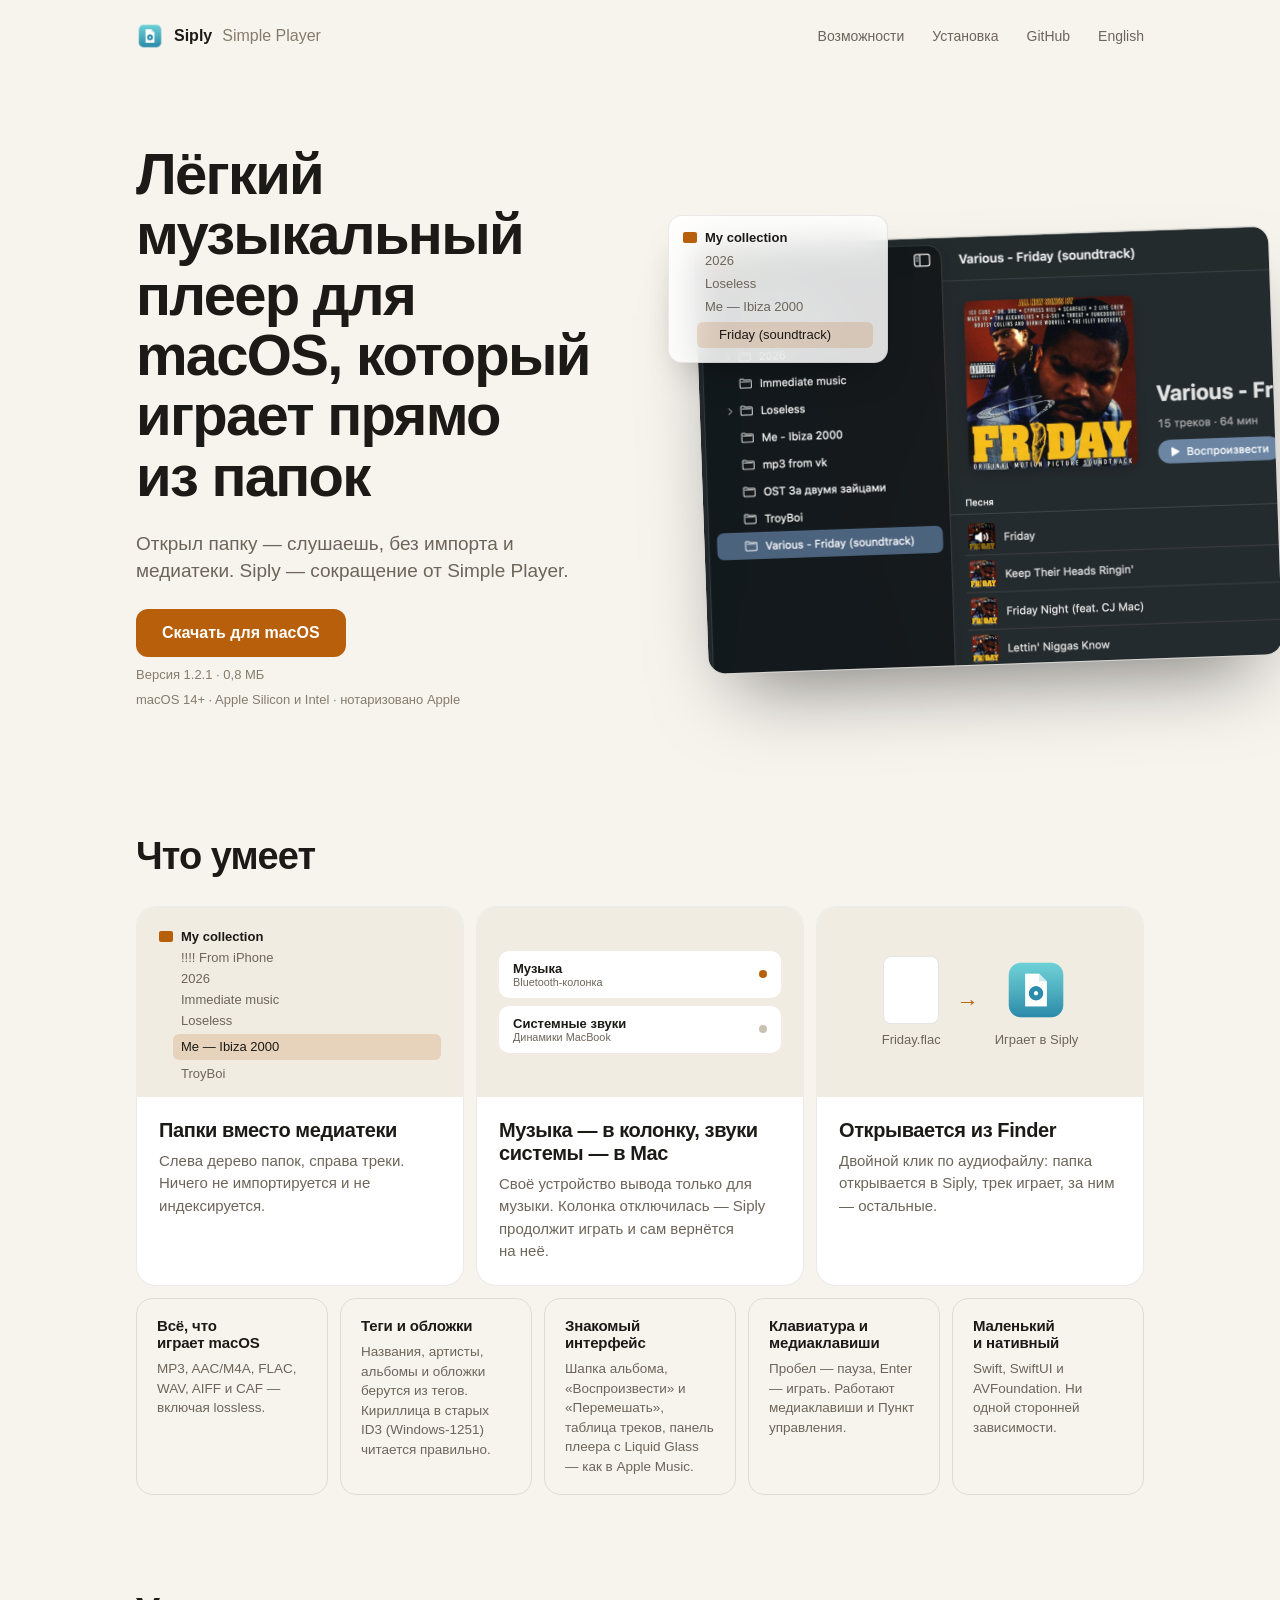
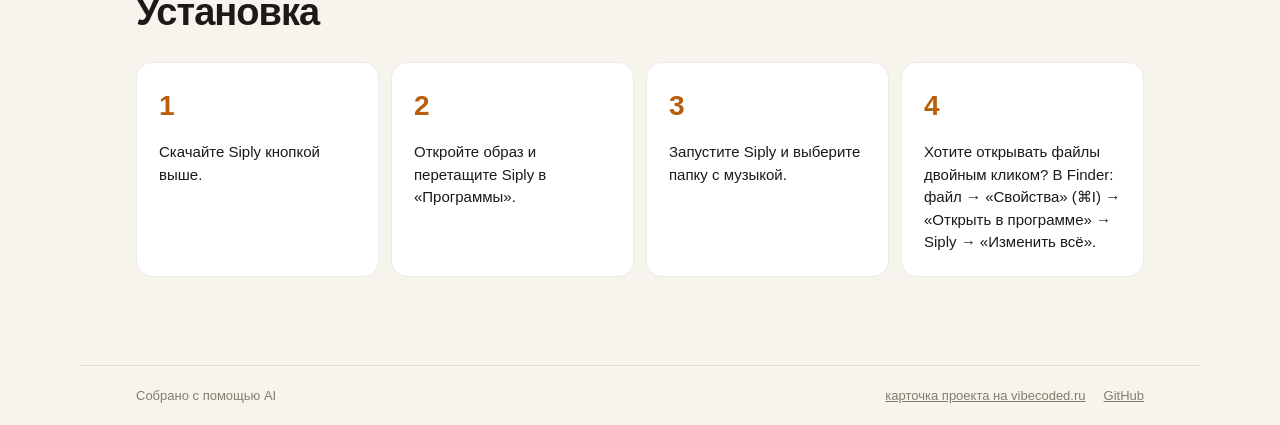
==== site/index.html @ b3800645 "chore: ссылки на сайт — siply.top" ====
<!doctype html>
<html lang="ru">
<head>
<meta charset="utf-8">
<meta name="viewport" content="width=device-width, initial-scale=1">
<title>Siply — музыкальный плеер для папок на macOS</title>
<meta name="description" content="Лёгкий нативный плеер для macOS: открыл папку — слушаешь. Без импорта и медиатеки.">
<meta property="og:title" content="Siply">
<meta property="og:description" content="Лёгкий нативный плеер для macOS: открыл папку — слушаешь. Без импорта и медиатеки.">
<meta property="og:image" content="https://siply.top/assets/screenshot.png">
<link rel="icon" href="assets/icon.png">
<link rel="alternate" hreflang="ru" href="https://siply.top/">
<link rel="alternate" hreflang="en" href="https://siply.top/en/">
<link rel="stylesheet" href="assets/style.css">
<script defer src="https://stats.pisarev.me/script.js" data-website-id="2cc290f0-0ac6-487a-86b3-a697a581ee98"></script>
</head>
<body>
<div class="page">
<div class="in">
  <header>
    <a class="brand" href="./"><img src="assets/icon.png" alt=""><span>Siply</span><span class="tag">Simple Player</span></a>
    <nav><a href="#features">Возможности</a><a href="#install">Установка</a><a href="https://github.com/art-ps/siply">GitHub</a><a href="en/" hreflang="en" lang="en">English</a></nav>
  </header>
  <main>
  <section class="hero">
    <div class="hero-text">
      <h1>Лёгкий музыкальный плеер для macOS, который играет прямо из папок</h1>
      <p class="sub">Открыл папку — слушаешь, без импорта и медиатеки. Siply — сокращение от Simple Player.</p>
      <div class="dl">
        <a class="btn" id="download" data-umami-event="download" href="https://github.com/art-ps/siply/releases/download/v1.2.1/Siply-1.2.1.dmg">Скачать для macOS</a>
        <span class="note" id="release">Версия 1.2.1 · 0,8 МБ</span>
        <span class="note">macOS 14+ · Apple Silicon и Intel · нотаризовано Apple</span>
      </div>
    </div>
    <div class="hero-art">
      <div class="shot"><img src="assets/screenshot.png" width="2000" height="1423" alt="Окно Siply: дерево папок слева, треки с обложками справа, плавающая панель плеера внизу"></div>
      <div class="tree" aria-hidden="true">
        <span class="root"><span class="folder"></span>My collection</span>
        <span class="sub-item">2026</span><span class="sub-item">Loseless</span><span class="sub-item">Me — Ibiza 2000</span><span class="sel">Friday (soundtrack)</span>
      </div>
    </div>
  </section>
  <section id="features">
    <h2>Что умеет</h2>
    <div class="big">
      <div class="card">
        <div class="art art-tree" aria-hidden="true">
          <span class="root"><span class="folder"></span>My collection</span>
          <span class="sub-item">!!!! From iPhone</span><span class="sub-item">2026</span><span class="sub-item">Immediate music</span><span class="sub-item">Loseless</span><span class="sel">Me — Ibiza 2000</span><span class="sub-item">TroyBoi</span>
        </div>
        <div class="body"><h3>Папки вместо медиатеки</h3><p>Слева дерево папок, справа треки. Ничего не импортируется и не индексируется.</p></div>
      </div>
      <div class="card">
        <div class="art art-out" aria-hidden="true">
          <div class="out"><span><b>Музыка</b><small>Bluetooth-колонка</small></span><span class="dot"></span></div>
          <div class="out"><span><b>Системные звуки</b><small>Динамики MacBook</small></span><span class="dot off"></span></div>
        </div>
        <div class="body"><h3>Музыка — в колонку, звуки системы — в Mac</h3><p>Своё устройство вывода только для музыки. Колонка отключилась — Siply продолжит играть и сам вернётся на неё.</p></div>
      </div>
      <div class="card">
        <div class="art art-open" aria-hidden="true">
          <figure><span class="file"></span><figcaption>Friday.flac</figcaption></figure>
          <span class="arrow">→</span>
          <figure><img src="assets/icon.png" alt=""><figcaption>Играет в Siply</figcaption></figure>
        </div>
        <div class="body"><h3>Открывается из Finder</h3><p>Двойной клик по аудиофайлу: папка открывается в Siply, трек играет, за ним — остальные.</p></div>
      </div>
    </div>
    <div class="small">
      <div class="mini"><h3>Всё, что играет macOS</h3><p>MP3, AAC/M4A, FLAC, WAV, AIFF и CAF — включая lossless.</p></div>
      <div class="mini"><h3>Теги и обложки</h3><p>Названия, артисты, альбомы и обложки берутся из тегов. Кириллица в старых ID3 (Windows-1251) читается правильно.</p></div>
      <div class="mini"><h3>Знакомый интерфейс</h3><p>Шапка альбома, «Воспроизвести» и «Перемешать», таблица треков, панель плеера с Liquid Glass — как в Apple Music.</p></div>
      <div class="mini"><h3>Клавиатура и медиаклавиши</h3><p>Пробел — пауза, Enter — играть. Работают медиаклавиши и Пункт управления.</p></div>
      <div class="mini"><h3>Маленький и нативный</h3><p>Swift, SwiftUI и AVFoundation. Ни одной сторонней зависимости.</p></div>
    </div>
  </section>
  <section id="install">
    <h2>Установка</h2>
    <ol class="steps">
      <li><span class="n">1</span><span>Скачайте Siply кнопкой выше.</span></li>
      <li><span class="n">2</span><span>Откройте образ и перетащите Siply в «Программы».</span></li>
      <li><span class="n">3</span><span>Запустите Siply и выберите папку с музыкой.</span></li>
      <li><span class="n">4</span><span>Хотите открывать файлы двойным кликом? В Finder: файл → «Свойства» (⌘I) → «Открыть в программе» → Siply → «Изменить всё».</span></li>
    </ol>
  </section>
  </main>
  <footer><span>Собрано с помощью AI</span><span class="links"><a href="https://vibecoded.ru/products/siply">карточка проекта на vibecoded.ru</a><a href="https://github.com/art-ps/siply">GitHub</a></span></footer>
</div>
</div>
</body>
</html>
---- site/assets/style.css ----
:root {
  color-scheme: light dark;
  --bg: light-dark(#f7f4ee, #141210);
  --ink: light-dark(#1c1a16, #f3efe7);
  --soft: light-dark(#6d655a, #b3aa98);
  --faint: light-dark(#857c6c, #9b927f);
  --accent: oklch(0.58 0.14 55);
  --accent-bg: oklch(0.58 0.14 55 / .18);
  --card: light-dark(#fff, #1e1b17);
  --card-line: light-dark(rgba(0,0,0,.08), rgba(255,255,255,.08));
  --line: light-dark(rgba(0,0,0,.1), rgba(255,255,255,.1));
  --art: light-dark(#f1ece2, #272219);
  --off: light-dark(#c9c1b1, #5a5244);
}
* { box-sizing: border-box; }
body {
  margin: 0; background: var(--bg); color: var(--ink);
  font-family: -apple-system, BlinkMacSystemFont, "SF Pro Text", "Helvetica Neue", Helvetica, sans-serif;
}
a { color: inherit; }
a:hover { opacity: .8; }
a:focus-visible { outline: 3px solid var(--accent); outline-offset: 3px; border-radius: 4px; }
.page { min-height: 100vh; overflow: hidden; }
.in { max-width: 1120px; margin: 0 auto; }
h1, h2, h3, p, ol { margin: 0; }

header { display: flex; justify-content: space-between; align-items: center; flex-wrap: wrap; gap: 12px; padding: 22px 56px; }
.brand { display: flex; align-items: center; gap: 10px; font-weight: 600; font-size: 16px; text-decoration: none; }
.brand img { width: 28px; height: 28px; border-radius: 7px; }
.brand .tag { font-weight: 400; color: var(--faint); }
header nav { display: flex; gap: 28px; font-size: 14px; color: light-dark(#6d655a, #a69d8c); }
header nav a { text-decoration: none; }

.hero { padding: 72px 56px 48px; display: grid; grid-template-columns: repeat(auto-fit, minmax(380px, 1fr)); gap: 56px; align-items: center; }
.hero-text { display: flex; flex-direction: column; gap: 24px; }
h1 { font-size: clamp(40px, 5vw, 58px); line-height: 1.04; letter-spacing: -.03em; font-weight: 700; text-wrap: balance; }
.sub { font-size: 19px; line-height: 1.45; color: var(--soft); text-wrap: pretty; }
.dl { display: flex; flex-direction: column; gap: 10px; align-items: flex-start; }
.btn { padding: 15px 26px; border-radius: 12px; background: var(--accent); color: #fff; text-decoration: none; font-size: 16px; font-weight: 600; }
.dl .note { font-size: 13px; color: var(--faint); }

.hero-art { position: relative; height: 420px; }
.shot {
  position: absolute; inset: 30px -140px -40px 40px; border-radius: 18px; overflow: hidden;
  border: 1px solid light-dark(rgba(0,0,0,.12), rgba(255,255,255,.14));
  box-shadow: 0 40px 80px -30px rgba(0,0,0,.5);
  transform: rotate(-2deg); transform-origin: left bottom;
}
.shot img { display: block; width: 1000px; max-width: none; height: auto; }
.tree {
  position: absolute; left: 0; top: 0; width: 220px; padding: 14px; border-radius: 14px;
  background: light-dark(rgba(255,255,255,.85), rgba(40,36,30,.85));
  -webkit-backdrop-filter: blur(16px); backdrop-filter: blur(16px);
  border: 1px solid light-dark(rgba(0,0,0,.08), rgba(255,255,255,.1));
  box-shadow: 0 20px 40px -20px rgba(0,0,0,.4);
  font-size: 13px; display: flex; flex-direction: column; gap: 8px;
}
.root { font-weight: 600; display: flex; gap: 8px; align-items: center; }
.folder { width: 14px; height: 11px; border-radius: 2px; background: var(--accent); }
.sub-item { padding-left: 22px; color: var(--soft); }
.tree .sel { padding-left: 22px; padding-right: 8px; margin-left: 14px; border-radius: 6px; background: var(--accent-bg); line-height: 26px; }

#features { padding: 80px 56px 24px; }
#install { padding: 72px 56px 88px; }
h2 { margin-bottom: 28px; font-size: 38px; letter-spacing: -.025em; font-weight: 700; }
.big, .small { display: grid; gap: 12px; }
.big { grid-template-columns: repeat(auto-fit, minmax(280px, 1fr)); margin-bottom: 12px; }
.small { grid-template-columns: repeat(auto-fit, minmax(180px, 1fr)); }
.card { border-radius: 20px; background: var(--card); border: 1px solid var(--card-line); overflow: hidden; display: flex; flex-direction: column; }
.art { height: 190px; padding: 22px; background: var(--art); display: flex; flex-direction: column; gap: 8px; font-size: 13px; }
.art-tree { padding-bottom: 0; gap: 6px; overflow: hidden; }
.art-tree .sel { padding-left: 8px; margin-left: 14px; border-radius: 6px; background: var(--accent-bg); line-height: 26px; }
.art-out { justify-content: center; }
.out { display: flex; justify-content: space-between; align-items: center; padding: 10px 14px; border-radius: 10px; background: var(--card); }
.out > span:first-child { display: flex; flex-direction: column; }
.out b { font-weight: 600; }
.out small { color: var(--soft); }
.dot { width: 8px; height: 8px; border-radius: 50%; background: var(--accent); }
.dot.off { background: var(--off); }
.art-open { flex-direction: row; align-items: center; justify-content: center; gap: 16px; }
.art-open figure { margin: 0; display: flex; flex-direction: column; align-items: center; gap: 8px; color: var(--soft); }
.file { width: 56px; height: 68px; border-radius: 8px; background: var(--card); border: 1px solid var(--line); display: block; }
.art-open img { width: 68px; height: 68px; border-radius: 16px; }
.arrow { font-size: 22px; color: var(--accent); }
.body { padding: 22px; display: flex; flex-direction: column; gap: 8px; }
.body h3 { font-size: 20px; font-weight: 600; letter-spacing: -.02em; }
.body p { font-size: 15px; line-height: 1.5; color: var(--soft); text-wrap: pretty; }
.mini { padding: 18px 20px; border-radius: 16px; border: 1px solid var(--line); display: flex; flex-direction: column; gap: 8px; }
.mini h3 { font-size: 15px; font-weight: 600; letter-spacing: -.01em; text-wrap: balance; }
.mini p { font-size: 13.5px; line-height: 1.45; color: var(--soft); text-wrap: pretty; }

.steps { padding: 0; list-style: none; display: grid; grid-template-columns: repeat(auto-fit, minmax(220px, 1fr)); gap: 12px; }
.steps li { padding: 22px; border-radius: 16px; background: var(--card); border: 1px solid var(--card-line); display: flex; flex-direction: column; gap: 14px; font-size: 15px; line-height: 1.5; }
.steps .n { font-size: 28px; font-weight: 700; letter-spacing: -.03em; color: var(--accent); }

footer { padding: 22px 56px; border-top: 1px solid var(--line); display: flex; justify-content: space-between; flex-wrap: wrap; gap: 12px; font-size: 13px; color: var(--faint); }
footer .links { display: flex; gap: 18px; }

@media (max-width: 720px) {
  header, .hero, #features, #install, footer { padding-left: 20px; padding-right: 20px; }
  header nav { gap: 18px; flex-wrap: wrap; }
  .hero { grid-template-columns: 1fr; gap: 32px; padding-top: 40px; padding-bottom: 32px; }
  .hero-art { height: auto; }
  .shot { position: relative; inset: auto; transform: none; }
  .shot img { width: 100%; }
  .tree { display: none; }
  #features { padding-top: 56px; }
  #install { padding-top: 56px; padding-bottom: 64px; }
  h2 { font-size: 32px; }
  .big, .small, .steps { grid-template-columns: 1fr; }
}
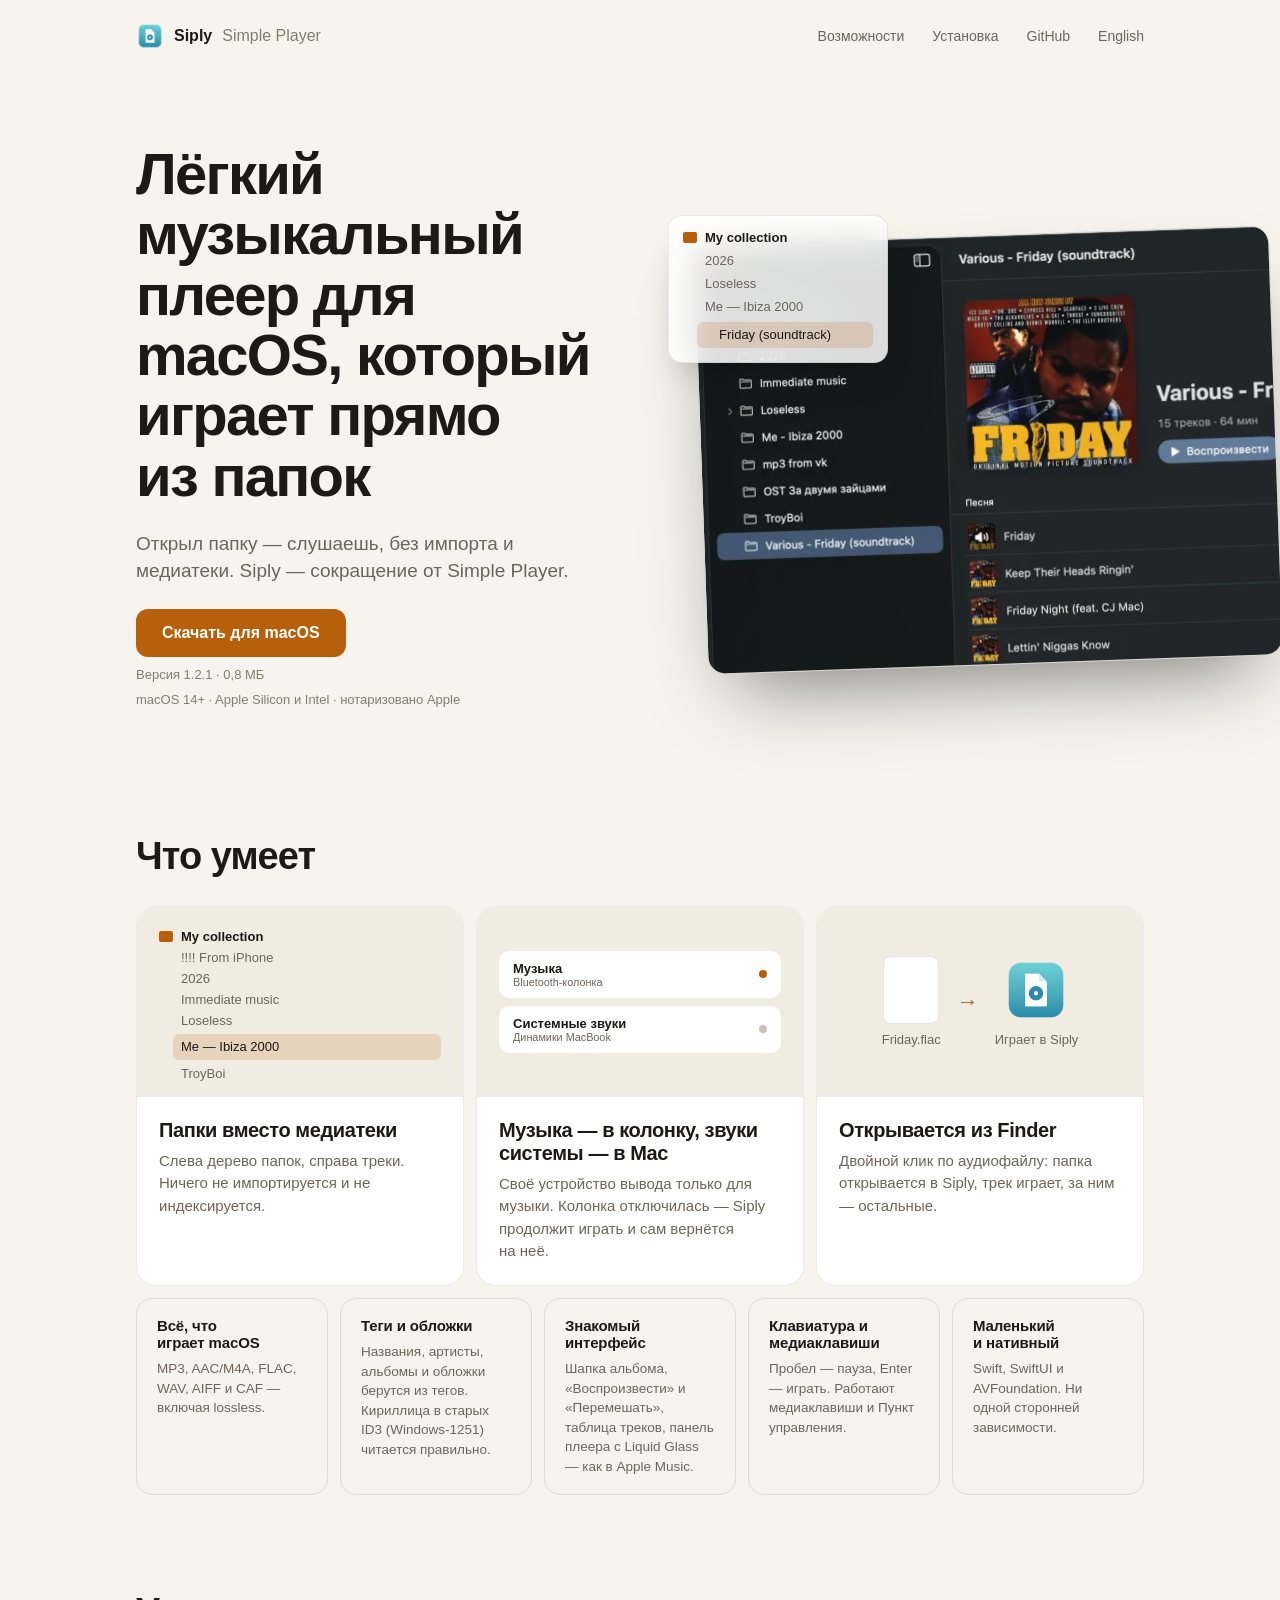
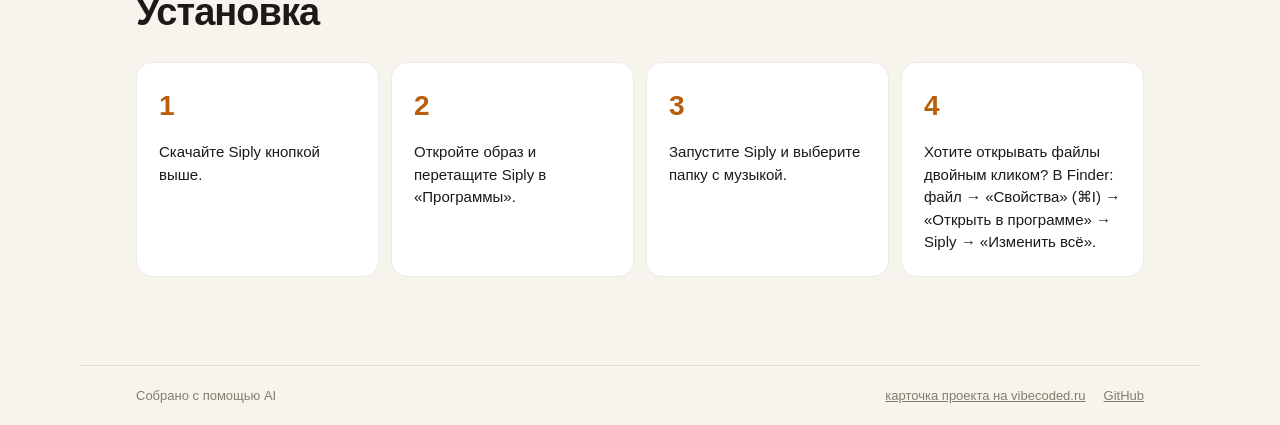
==== commit dac0f80b: "feat(site): лёгкий скриншот, иконки, своя 404" ====
--- a/site/index.html
+++ b/site/index.html
@@ -7,7 +7,7 @@
 <meta name="description" content="Лёгкий нативный плеер для macOS: открыл папку — слушаешь. Без импорта и медиатеки.">
 <meta property="og:title" content="Siply">
 <meta property="og:description" content="Лёгкий нативный плеер для macOS: открыл папку — слушаешь. Без импорта и медиатеки.">
-<meta property="og:image" content="https://siply.top/assets/screenshot.png">
+<meta property="og:image" content="https://siply.top/assets/screenshot.jpg">
 <link rel="icon" href="assets/icon.png">
 <link rel="alternate" hreflang="ru" href="https://siply.top/">
 <link rel="alternate" hreflang="en" href="https://siply.top/en/">
@@ -33,7 +33,7 @@
       </div>
     </div>
     <div class="hero-art">
-      <div class="shot"><img src="assets/screenshot.png" width="2000" height="1423" alt="Окно Siply: дерево папок слева, треки с обложками справа, плавающая панель плеера внизу"></div>
+      <div class="shot"><picture><source type="image/webp" srcset="assets/screenshot-1000.webp 1000w, assets/screenshot.webp 2000w" sizes="1000px"><img fetchpriority="high" src="assets/screenshot.jpg" width="2000" height="1423" alt="Окно Siply: дерево папок слева, треки с обложками справа, плавающая панель плеера внизу"></picture></div>
       <div class="tree" aria-hidden="true">
         <span class="root"><span class="folder"></span>My collection</span>
         <span class="sub-item">2026</span><span class="sub-item">Loseless</span><span class="sub-item">Me — Ibiza 2000</span><span class="sel">Friday (soundtrack)</span>
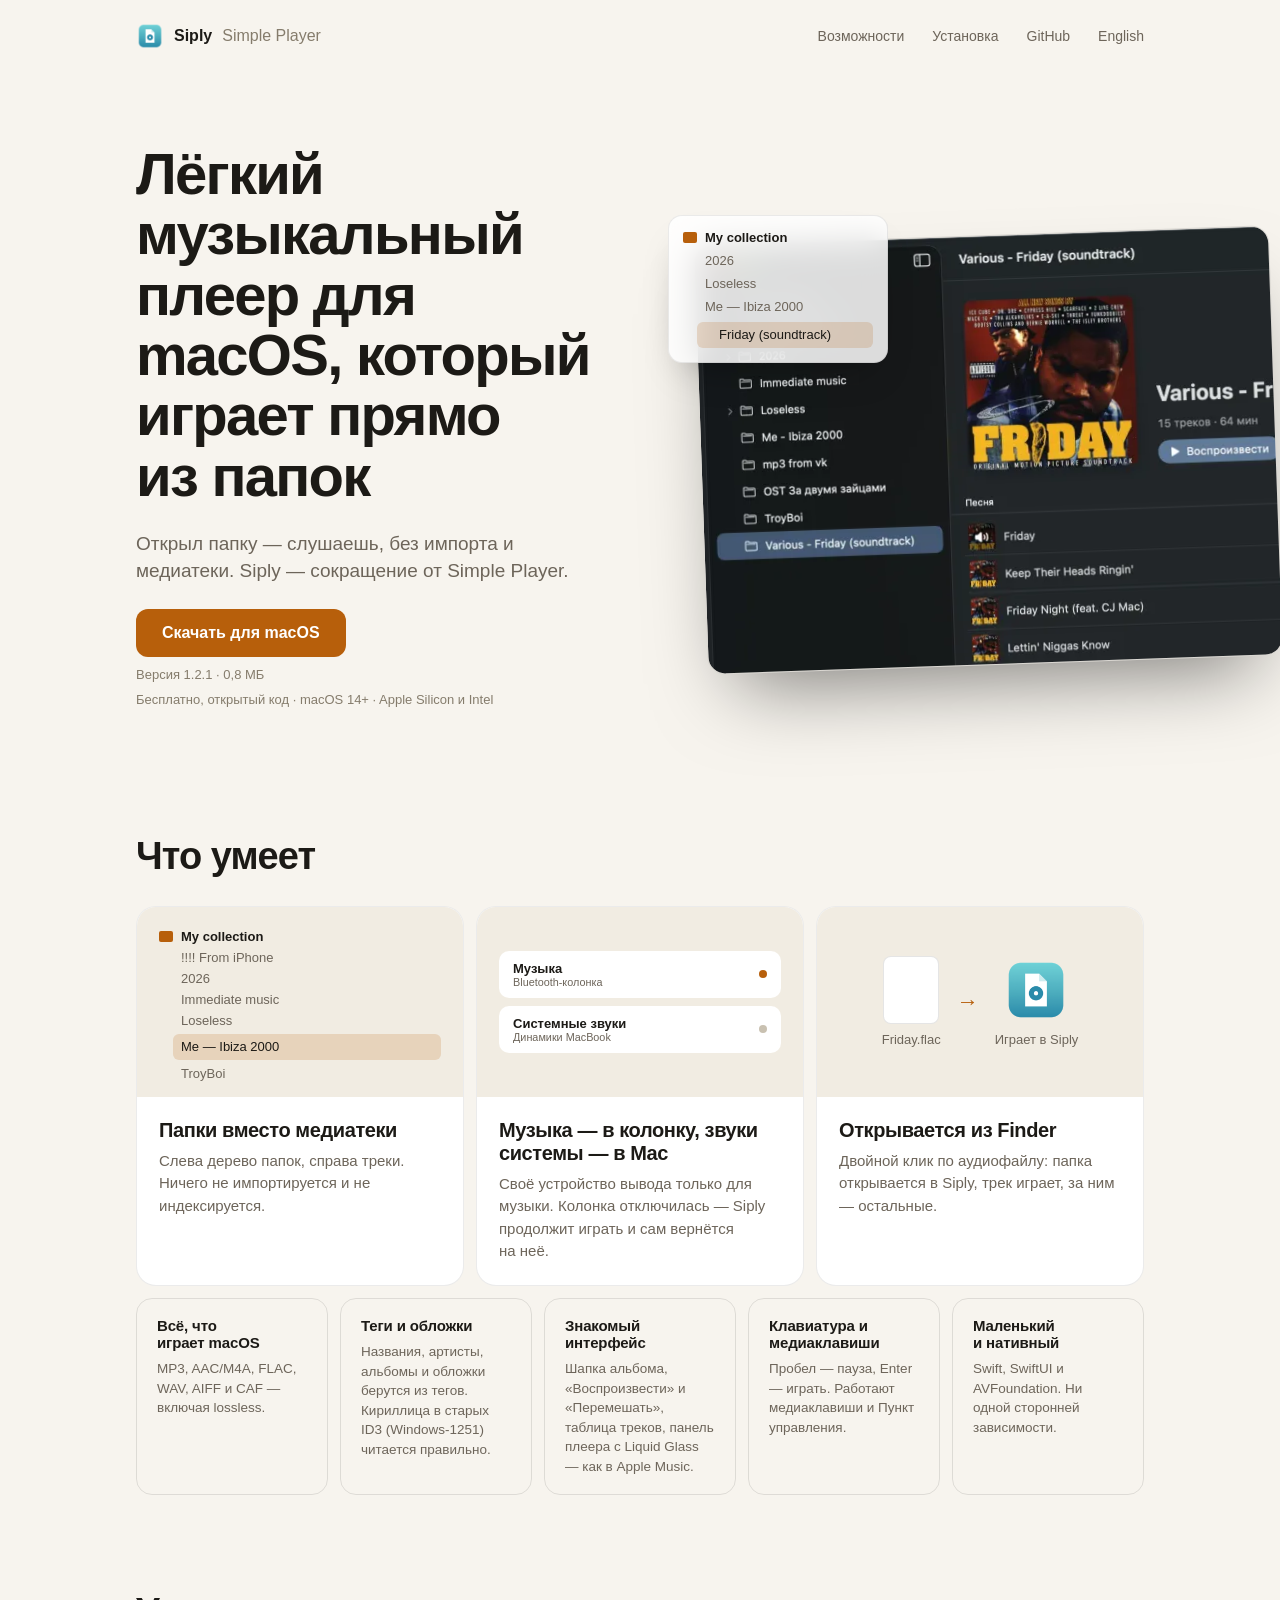
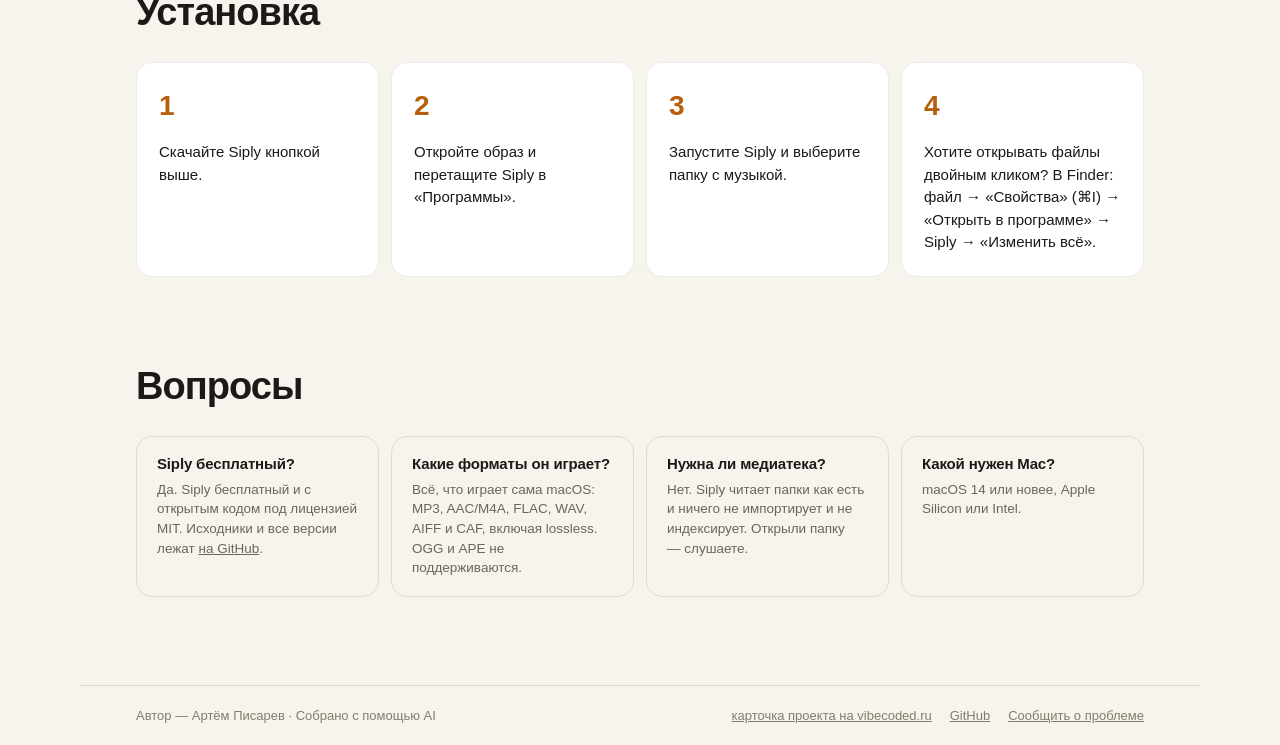
==== commit b768845f: "feat(site): блок «Вопросы», автор, открытый код; LICENSE MIT" ====
--- a/site/index.html
+++ b/site/index.html
@@ -3,14 +3,102 @@
 <head>
 <meta charset="utf-8">
 <meta name="viewport" content="width=device-width, initial-scale=1">
-<title>Siply — музыкальный плеер для папок на macOS</title>
-<meta name="description" content="Лёгкий нативный плеер для macOS: открыл папку — слушаешь. Без импорта и медиатеки.">
-<meta property="og:title" content="Siply">
-<meta property="og:description" content="Лёгкий нативный плеер для macOS: открыл папку — слушаешь. Без импорта и медиатеки.">
+<title>Siply — бесплатный музыкальный плеер для Mac: FLAC и музыка из папок</title>
+<meta name="description" content="Бесплатный лёгкий плеер для macOS: открыл папку — слушаешь. FLAC, MP3, AAC, WAV без импорта и медиатеки. Нативный, с открытым кодом, macOS 14+.">
+<link rel="canonical" href="https://siply.top/">
+<meta property="og:title" content="Siply — бесплатный музыкальный плеер для Mac: FLAC и музыка из папок">
+<meta property="og:description" content="Бесплатный лёгкий плеер для macOS: открыл папку — слушаешь. FLAC, MP3, AAC, WAV без импорта и медиатеки. Нативный, с открытым кодом, macOS 14+.">
+<meta property="og:url" content="https://siply.top/">
+<meta property="og:type" content="website">
+<meta property="og:site_name" content="Siply">
+<meta property="og:locale" content="ru_RU">
+<meta property="og:locale:alternate" content="en_US">
 <meta property="og:image" content="https://siply.top/assets/screenshot.jpg">
-<link rel="icon" href="assets/icon.png">
+<meta property="og:image:width" content="2000">
+<meta property="og:image:height" content="1423">
+<meta property="og:image:alt" content="Окно Siply: дерево папок слева, треки с обложками справа, плавающая панель плеера внизу">
+<meta name="twitter:card" content="summary_large_image">
+<link rel="icon" href="/favicon.ico" sizes="32x32">
+<link rel="icon" href="/assets/icon.png" type="image/png">
+<link rel="apple-touch-icon" href="/assets/apple-touch-icon.png">
 <link rel="alternate" hreflang="ru" href="https://siply.top/">
 <link rel="alternate" hreflang="en" href="https://siply.top/en/">
+<link rel="alternate" hreflang="x-default" href="https://siply.top/">
+<script type="application/ld+json">
+{
+  "@context": "https://schema.org",
+  "@graph": [
+    {
+      "@type": "WebSite",
+      "@id": "https://siply.top/#website",
+      "url": "https://siply.top/",
+      "name": "Siply",
+      "inLanguage": [
+        "ru",
+        "en"
+      ],
+      "publisher": {
+        "@id": "https://siply.top/#author"
+      }
+    },
+    {
+      "@type": "WebPage",
+      "@id": "https://siply.top/#webpage",
+      "url": "https://siply.top/",
+      "name": "Siply — бесплатный музыкальный плеер для Mac: FLAC и музыка из папок",
+      "description": "Бесплатный лёгкий плеер для macOS: открыл папку — слушаешь. FLAC, MP3, AAC, WAV без импорта и медиатеки. Нативный, с открытым кодом, macOS 14+.",
+      "inLanguage": "ru",
+      "isPartOf": {
+        "@id": "https://siply.top/#website"
+      },
+      "about": {
+        "@id": "https://siply.top/#software"
+      }
+    },
+    {
+      "@type": "SoftwareApplication",
+      "@id": "https://siply.top/#software",
+      "name": "Siply",
+      "description": "Бесплатный лёгкий плеер для macOS: открыл папку — слушаешь. FLAC, MP3, AAC, WAV без импорта и медиатеки. Нативный, с открытым кодом, macOS 14+.",
+      "applicationCategory": "MultimediaApplication",
+      "operatingSystem": "macOS 14 or later",
+      "isAccessibleForFree": true,
+      "license": "https://opensource.org/licenses/MIT",
+      "url": "https://siply.top/",
+      "image": "https://siply.top/assets/screenshot.jpg",
+      "offers": {
+        "@type": "Offer",
+        "price": "0",
+        "priceCurrency": "USD",
+        "url": "https://siply.top/"
+      },
+      "featureList": [
+        "Папки вместо медиатеки",
+        "Музыка — в колонку, звуки системы — в Mac",
+        "Открывается из Finder",
+        "Всё, что играет macOS",
+        "Теги и обложки",
+        "Знакомый интерфейс",
+        "Клавиатура и медиаклавиши",
+        "Маленький и нативный"
+      ],
+      "author": {
+        "@id": "https://siply.top/#author"
+      },
+      "sameAs": [
+        "https://github.com/art-ps/siply",
+        "https://vibecoded.ru/products/siply"
+      ]
+    },
+    {
+      "@type": "Person",
+      "@id": "https://siply.top/#author",
+      "name": "Artem Pisarev",
+      "url": "https://github.com/art-ps"
+    }
+  ]
+}
+</script>
 <link rel="stylesheet" href="assets/style.css">
 <script defer src="https://stats.pisarev.me/script.js" data-website-id="2cc290f0-0ac6-487a-86b3-a697a581ee98"></script>
 </head>
@@ -29,11 +117,11 @@
       <div class="dl">
         <a class="btn" id="download" data-umami-event="download" href="https://github.com/art-ps/siply/releases/download/v1.2.1/Siply-1.2.1.dmg">Скачать для macOS</a>
         <span class="note" id="release">Версия 1.2.1 · 0,8 МБ</span>
-        <span class="note">macOS 14+ · Apple Silicon и Intel · нотаризовано Apple</span>
+        <span class="note">Бесплатно, открытый код · macOS 14+ · Apple Silicon и Intel</span>
       </div>
     </div>
     <div class="hero-art">
-      <div class="shot"><picture><source type="image/webp" srcset="assets/screenshot-1000.webp 1000w, assets/screenshot.webp 2000w" sizes="1000px"><img fetchpriority="high" src="assets/screenshot.jpg" width="2000" height="1423" alt="Окно Siply: дерево папок слева, треки с обложками справа, плавающая панель плеера внизу"></picture></div>
+      <div class="shot"><picture><source type="image/webp" srcset="assets/screenshot-1000.webp 1000w, assets/screenshot.webp 2000w" sizes="(max-width: 720px) 100vw, 1000px"><img fetchpriority="high" src="assets/screenshot.jpg" width="2000" height="1423" alt="Окно Siply: дерево папок слева, треки с обложками справа, плавающая панель плеера внизу"></picture></div>
       <div class="tree" aria-hidden="true">
         <span class="root"><span class="folder"></span>My collection</span>
         <span class="sub-item">2026</span><span class="sub-item">Loseless</span><span class="sub-item">Me — Ibiza 2000</span><span class="sel">Friday (soundtrack)</span>
@@ -83,8 +171,17 @@
       <li><span class="n">4</span><span>Хотите открывать файлы двойным кликом? В Finder: файл → «Свойства» (⌘I) → «Открыть в программе» → Siply → «Изменить всё».</span></li>
     </ol>
   </section>
+  <section id="faq">
+    <h2>Вопросы</h2>
+    <div class="small">
+      <div class="mini"><h3>Siply бесплатный?</h3><p>Да. Siply бесплатный и с открытым кодом под лицензией MIT. Исходники и все версии лежат <a href="https://github.com/art-ps/siply">на GitHub</a>.</p></div>
+      <div class="mini"><h3>Какие форматы он играет?</h3><p>Всё, что играет сама macOS: MP3, AAC/M4A, FLAC, WAV, AIFF и CAF, включая lossless. OGG и APE не поддерживаются.</p></div>
+      <div class="mini"><h3>Нужна ли медиатека?</h3><p>Нет. Siply читает папки как есть и ничего не импортирует и не индексирует. Открыли папку — слушаете.</p></div>
+      <div class="mini"><h3>Какой нужен Mac?</h3><p>macOS 14 или новее, Apple Silicon или Intel.</p></div>
+    </div>
+  </section>
   </main>
-  <footer><span>Собрано с помощью AI</span><span class="links"><a href="https://vibecoded.ru/products/siply">карточка проекта на vibecoded.ru</a><a href="https://github.com/art-ps/siply">GitHub</a></span></footer>
+  <footer><span>Автор — Артём Писарев · Собрано с помощью AI</span><span class="links"><a href="https://vibecoded.ru/products/siply">карточка проекта на vibecoded.ru</a><a href="https://github.com/art-ps/siply">GitHub</a><a href="https://github.com/art-ps/siply/issues">Сообщить о проблеме</a></span></footer>
 </div>
 </div>
 </body>
--- a/site/assets/style.css
+++ b/site/assets/style.css
@@ -62,6 +62,7 @@
 
 #features { padding: 80px 56px 24px; }
 #install { padding: 72px 56px 88px; }
+#faq { padding: 0 56px 88px; }
 h2 { margin-bottom: 28px; font-size: 38px; letter-spacing: -.025em; font-weight: 700; }
 .big, .small { display: grid; gap: 12px; }
 .big { grid-template-columns: repeat(auto-fit, minmax(280px, 1fr)); margin-bottom: 12px; }
@@ -97,7 +98,7 @@
 footer .links { display: flex; gap: 18px; }
 
 @media (max-width: 720px) {
-  header, .hero, #features, #install, footer { padding-left: 20px; padding-right: 20px; }
+  header, .hero, #features, #install, #faq, footer { padding-left: 20px; padding-right: 20px; }
   header nav { gap: 18px; flex-wrap: wrap; }
   .hero { grid-template-columns: 1fr; gap: 32px; padding-top: 40px; padding-bottom: 32px; }
   .hero-art { height: auto; }
@@ -106,6 +107,7 @@
   .tree { display: none; }
   #features { padding-top: 56px; }
   #install { padding-top: 56px; padding-bottom: 64px; }
+  #faq { padding-bottom: 64px; }
   h2 { font-size: 32px; }
   .big, .small, .steps { grid-template-columns: 1fr; }
 }
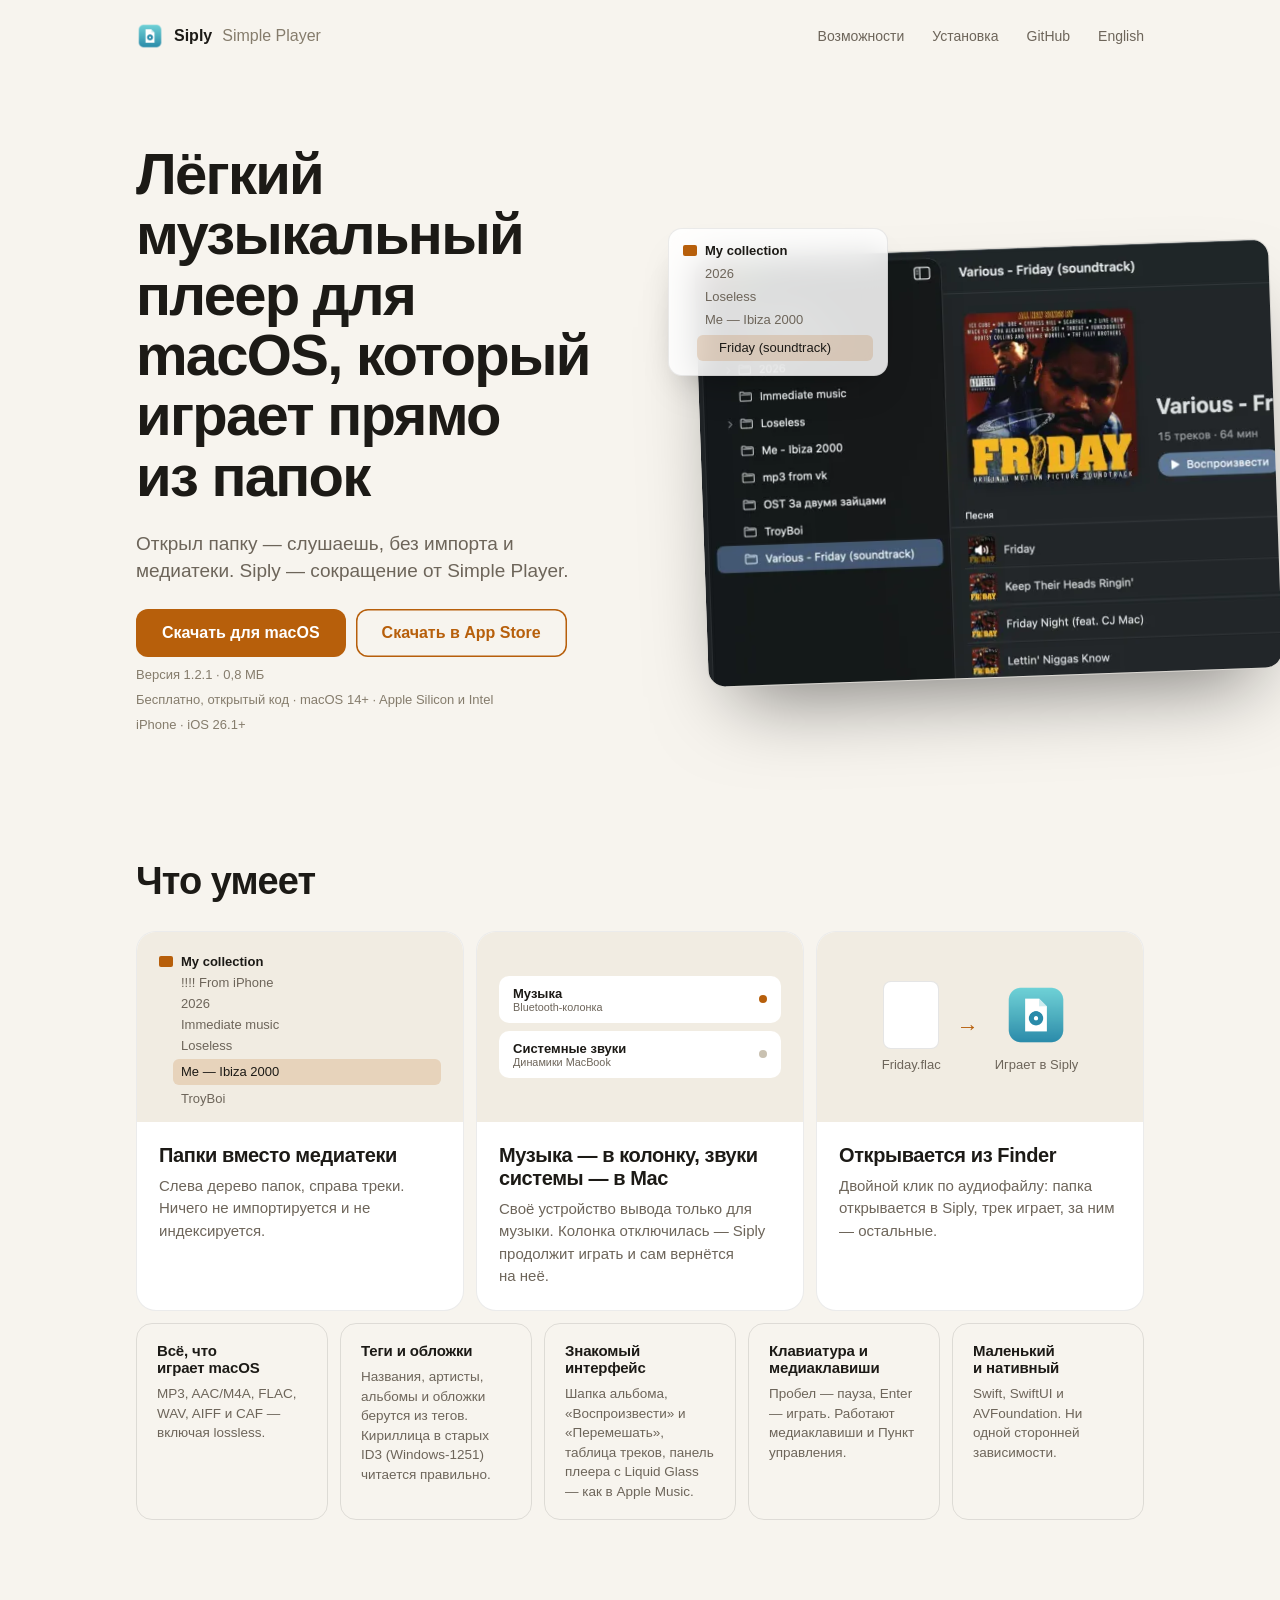
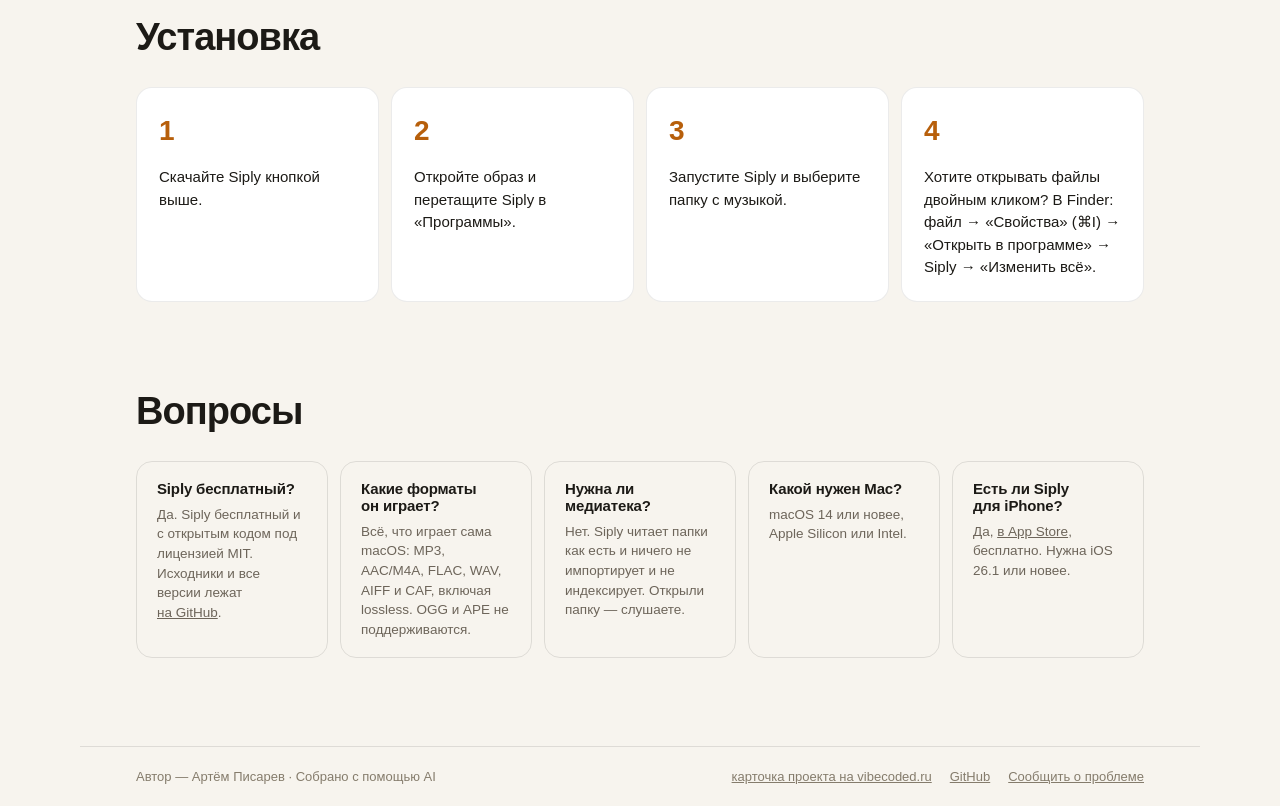
==== commit 95872745: "feat(site): iOS-версия в App Store — кнопка, FAQ, JSON-LD" ====
--- a/site/index.html
+++ b/site/index.html
@@ -91,6 +91,26 @@
       ]
     },
     {
+      "@type": "SoftwareApplication",
+      "@id": "https://siply.top/#software-ios",
+      "name": "Siply",
+      "applicationCategory": "MultimediaApplication",
+      "operatingSystem": "iOS 26.1 or later",
+      "isAccessibleForFree": true,
+      "license": "https://opensource.org/licenses/MIT",
+      "url": "https://siply.top/",
+      "downloadUrl": "https://apps.apple.com/app/siply-simple-player/id6828888848",
+      "offers": {
+        "@type": "Offer",
+        "price": "0",
+        "priceCurrency": "USD",
+        "url": "https://apps.apple.com/app/siply-simple-player/id6828888848"
+      },
+      "author": {
+        "@id": "https://siply.top/#author"
+      }
+    },
+    {
       "@type": "Person",
       "@id": "https://siply.top/#author",
       "name": "Artem Pisarev",
@@ -115,9 +135,13 @@
       <h1>Лёгкий музыкальный плеер для macOS, который играет прямо из папок</h1>
       <p class="sub">Открыл папку — слушаешь, без импорта и медиатеки. Siply — сокращение от Simple Player.</p>
       <div class="dl">
-        <a class="btn" id="download" data-umami-event="download" href="https://github.com/art-ps/siply/releases/download/v1.2.1/Siply-1.2.1.dmg">Скачать для macOS</a>
+        <div class="btns">
+          <a class="btn" id="download" data-umami-event="download" href="https://github.com/art-ps/siply/releases/download/v1.2.1/Siply-1.2.1.dmg">Скачать для macOS</a>
+          <a class="btn alt" data-umami-event="download-ios" href="https://apps.apple.com/app/siply-simple-player/id6828888848">Скачать в App Store</a>
+        </div>
         <span class="note" id="release">Версия 1.2.1 · 0,8 МБ</span>
         <span class="note">Бесплатно, открытый код · macOS 14+ · Apple Silicon и Intel</span>
+        <span class="note">iPhone · iOS 26.1+</span>
       </div>
     </div>
     <div class="hero-art">
@@ -178,6 +202,7 @@
       <div class="mini"><h3>Какие форматы он играет?</h3><p>Всё, что играет сама macOS: MP3, AAC/M4A, FLAC, WAV, AIFF и CAF, включая lossless. OGG и APE не поддерживаются.</p></div>
       <div class="mini"><h3>Нужна ли медиатека?</h3><p>Нет. Siply читает папки как есть и ничего не импортирует и не индексирует. Открыли папку — слушаете.</p></div>
       <div class="mini"><h3>Какой нужен Mac?</h3><p>macOS 14 или новее, Apple Silicon или Intel.</p></div>
+      <div class="mini"><h3>Есть ли Siply для iPhone?</h3><p>Да, <a href="https://apps.apple.com/app/siply-simple-player/id6828888848">в App Store</a>, бесплатно. Нужна iOS 26.1 или новее.</p></div>
     </div>
   </section>
   </main>
--- a/site/assets/style.css
+++ b/site/assets/style.css
@@ -37,6 +37,8 @@
 .sub { font-size: 19px; line-height: 1.45; color: var(--soft); text-wrap: pretty; }
 .dl { display: flex; flex-direction: column; gap: 10px; align-items: flex-start; }
 .btn { padding: 15px 26px; border-radius: 12px; background: var(--accent); color: #fff; text-decoration: none; font-size: 16px; font-weight: 600; }
+.btns { display: flex; flex-wrap: wrap; gap: 10px; }
+.btn.alt { background: transparent; color: var(--accent); box-shadow: inset 0 0 0 1.5px var(--accent); }
 .dl .note { font-size: 13px; color: var(--faint); }
 
 .hero-art { position: relative; height: 420px; }
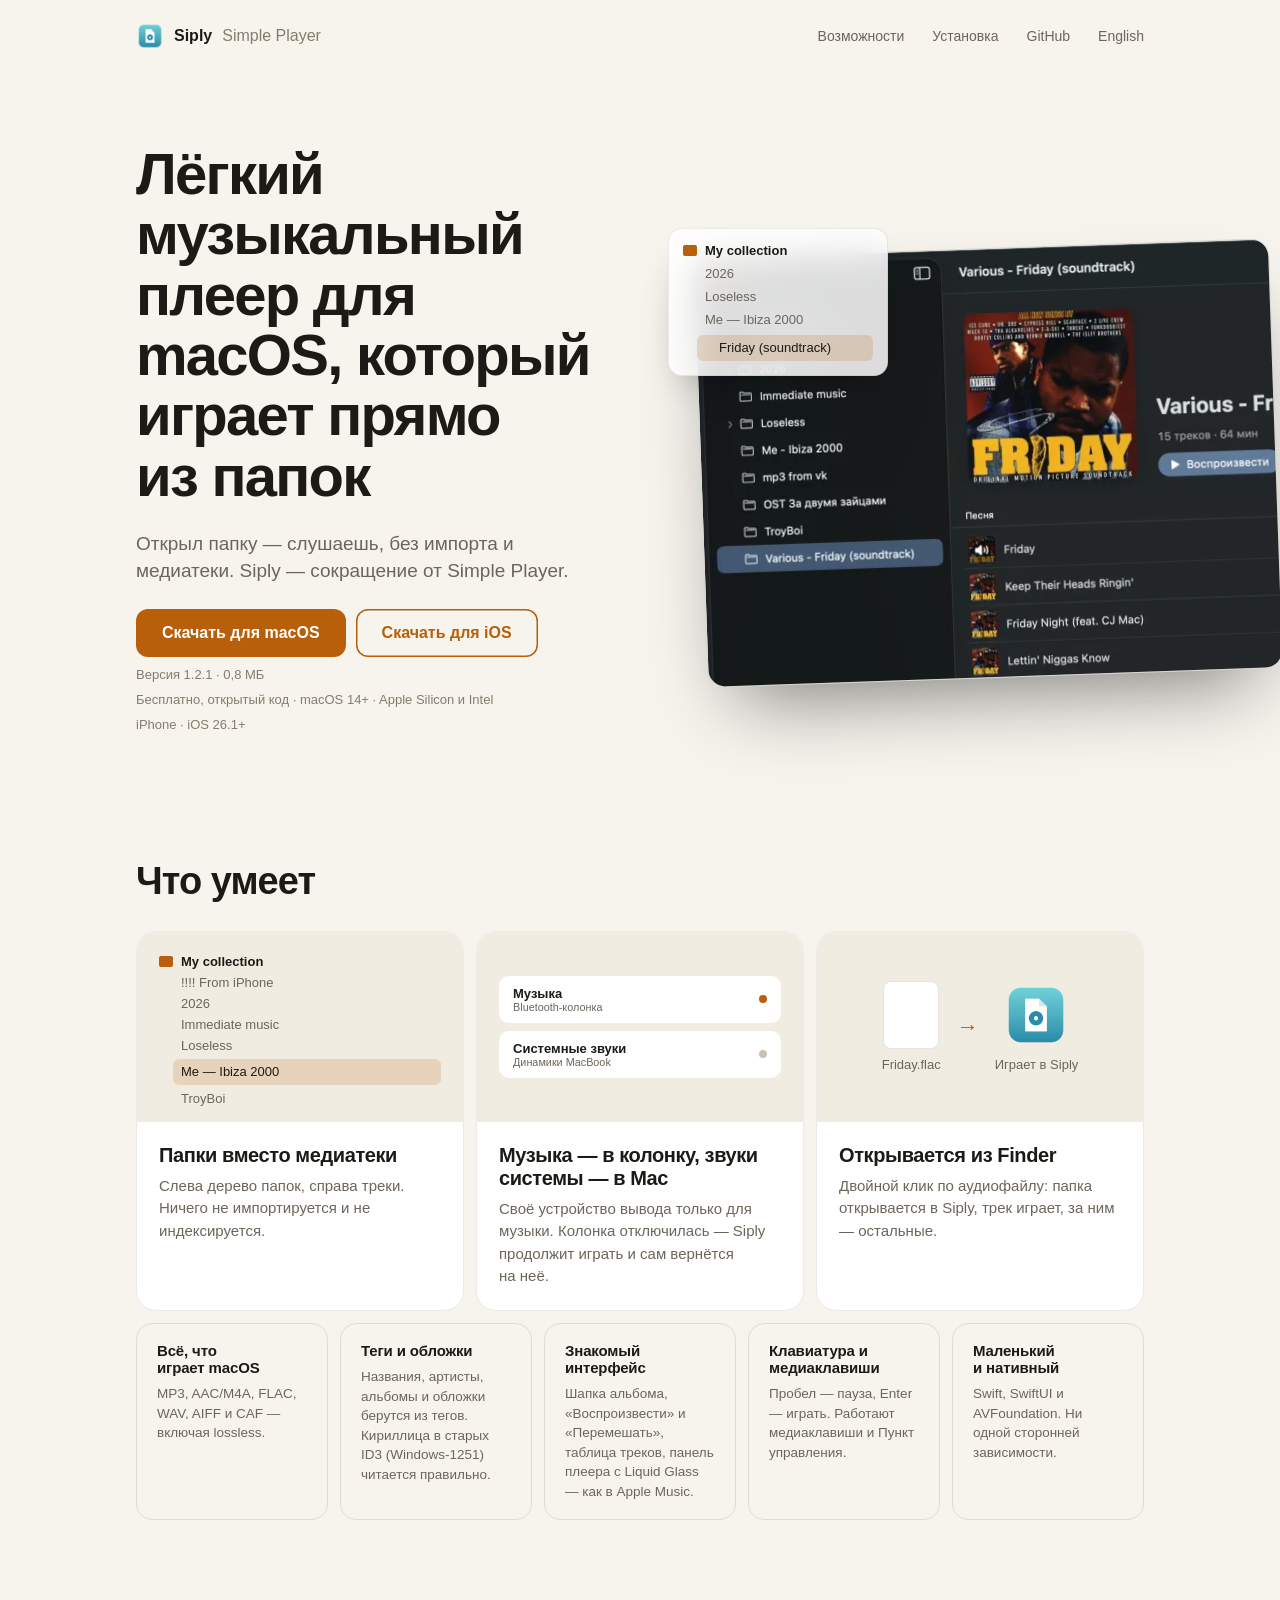
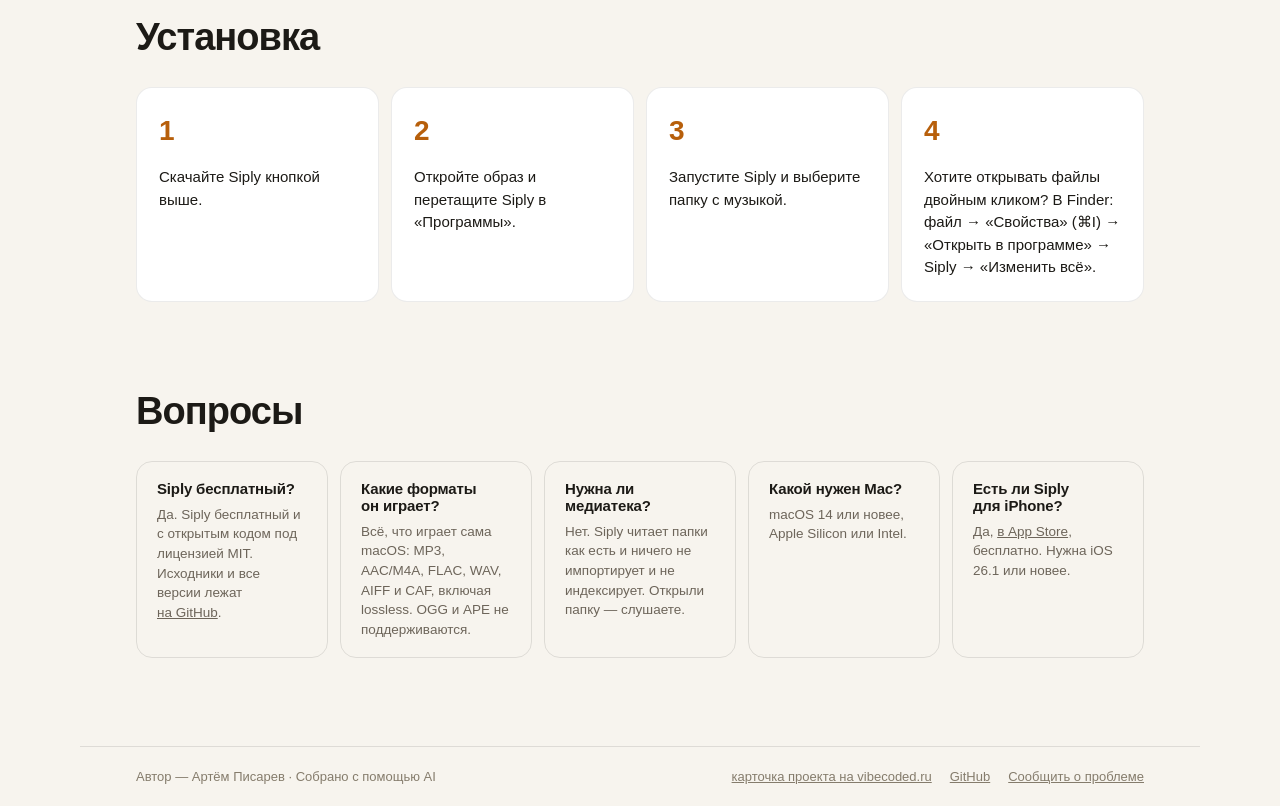
==== commit 2c8982c9: "fix(site): кнопка «Скачать для iOS»" ====
--- a/site/index.html
+++ b/site/index.html
@@ -137,7 +137,7 @@
       <div class="dl">
         <div class="btns">
           <a class="btn" id="download" data-umami-event="download" href="https://github.com/art-ps/siply/releases/download/v1.2.1/Siply-1.2.1.dmg">Скачать для macOS</a>
-          <a class="btn alt" data-umami-event="download-ios" href="https://apps.apple.com/app/siply-simple-player/id6828888848">Скачать в App Store</a>
+          <a class="btn alt" data-umami-event="download-ios" href="https://apps.apple.com/app/siply-simple-player/id6828888848">Скачать для iOS</a>
         </div>
         <span class="note" id="release">Версия 1.2.1 · 0,8 МБ</span>
         <span class="note">Бесплатно, открытый код · macOS 14+ · Apple Silicon и Intel</span>
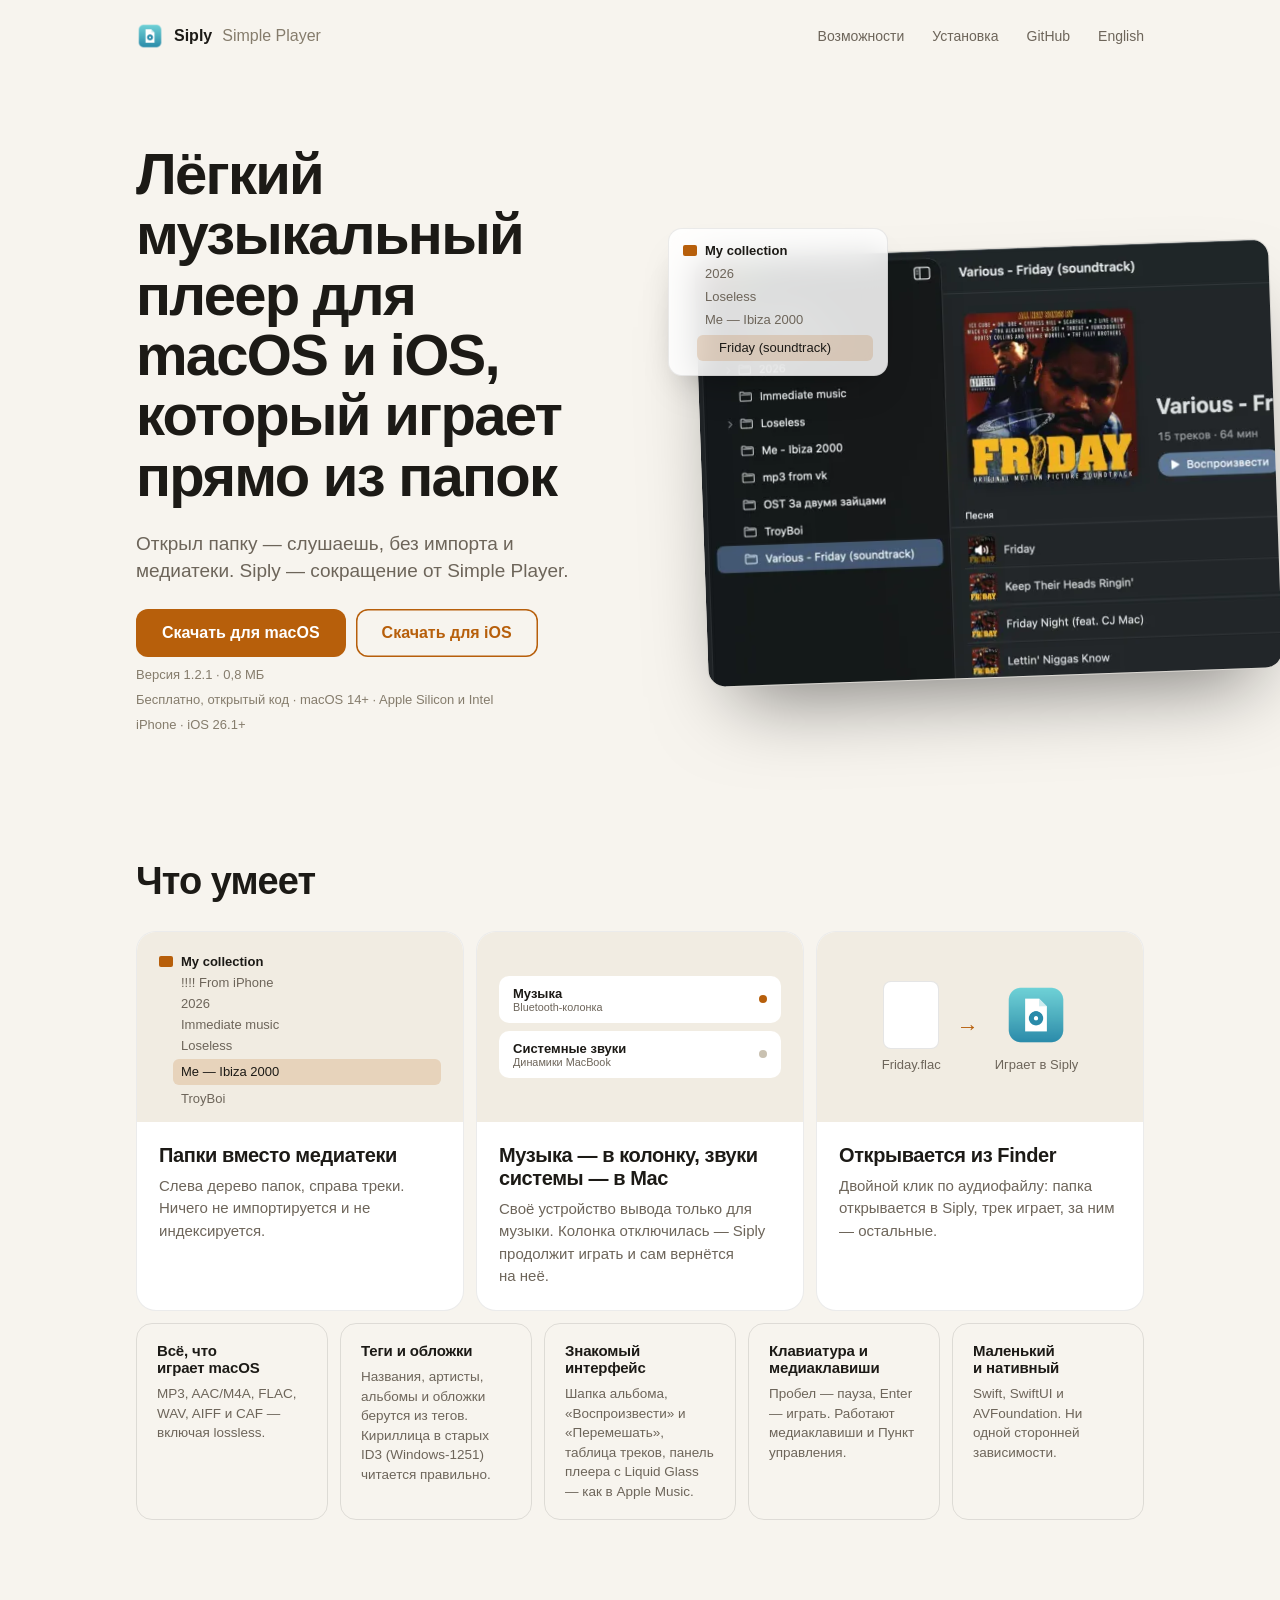
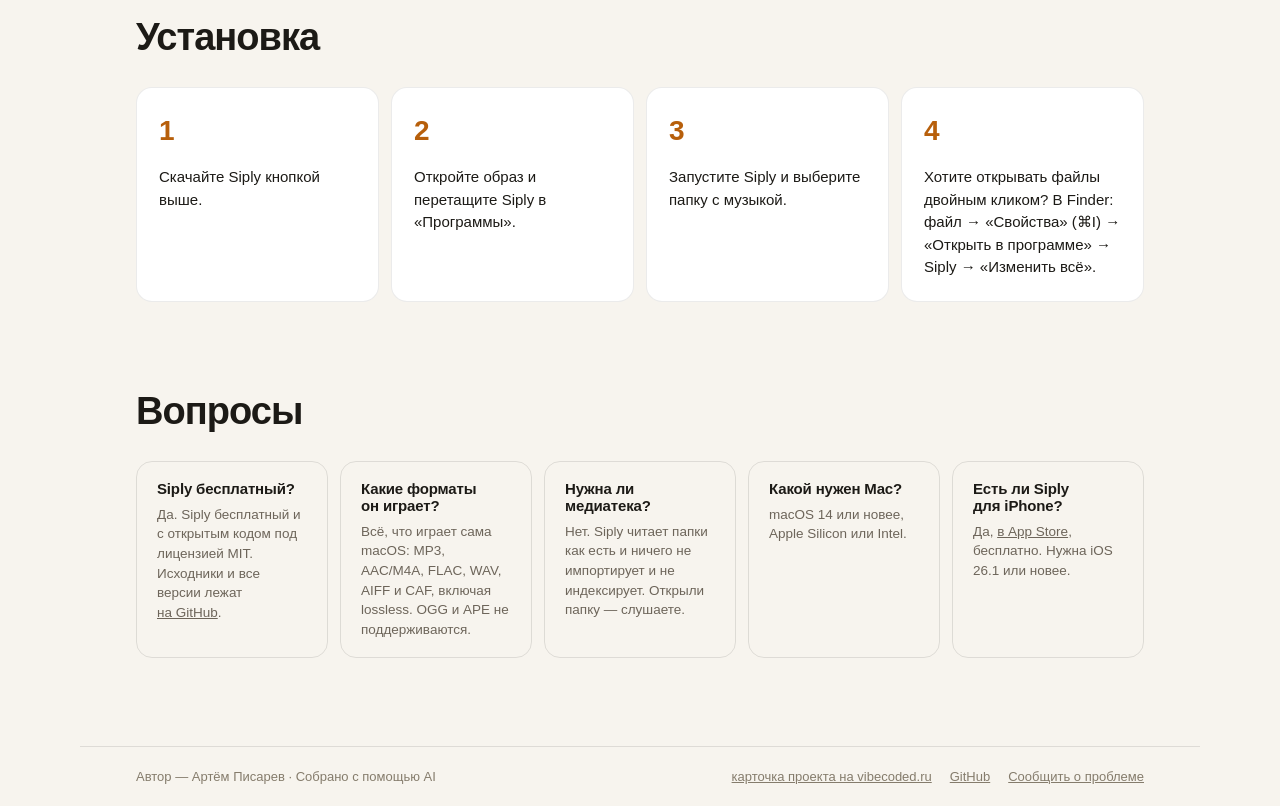
==== commit 8f2b5a71: "fix(site): h1 — плеер для macOS и iOS" ====
--- a/site/index.html
+++ b/site/index.html
@@ -132,7 +132,7 @@
   <main>
   <section class="hero">
     <div class="hero-text">
-      <h1>Лёгкий музыкальный плеер для macOS, который играет прямо из папок</h1>
+      <h1>Лёгкий музыкальный плеер для macOS и iOS, который играет прямо из папок</h1>
       <p class="sub">Открыл папку — слушаешь, без импорта и медиатеки. Siply — сокращение от Simple Player.</p>
       <div class="dl">
         <div class="btns">
